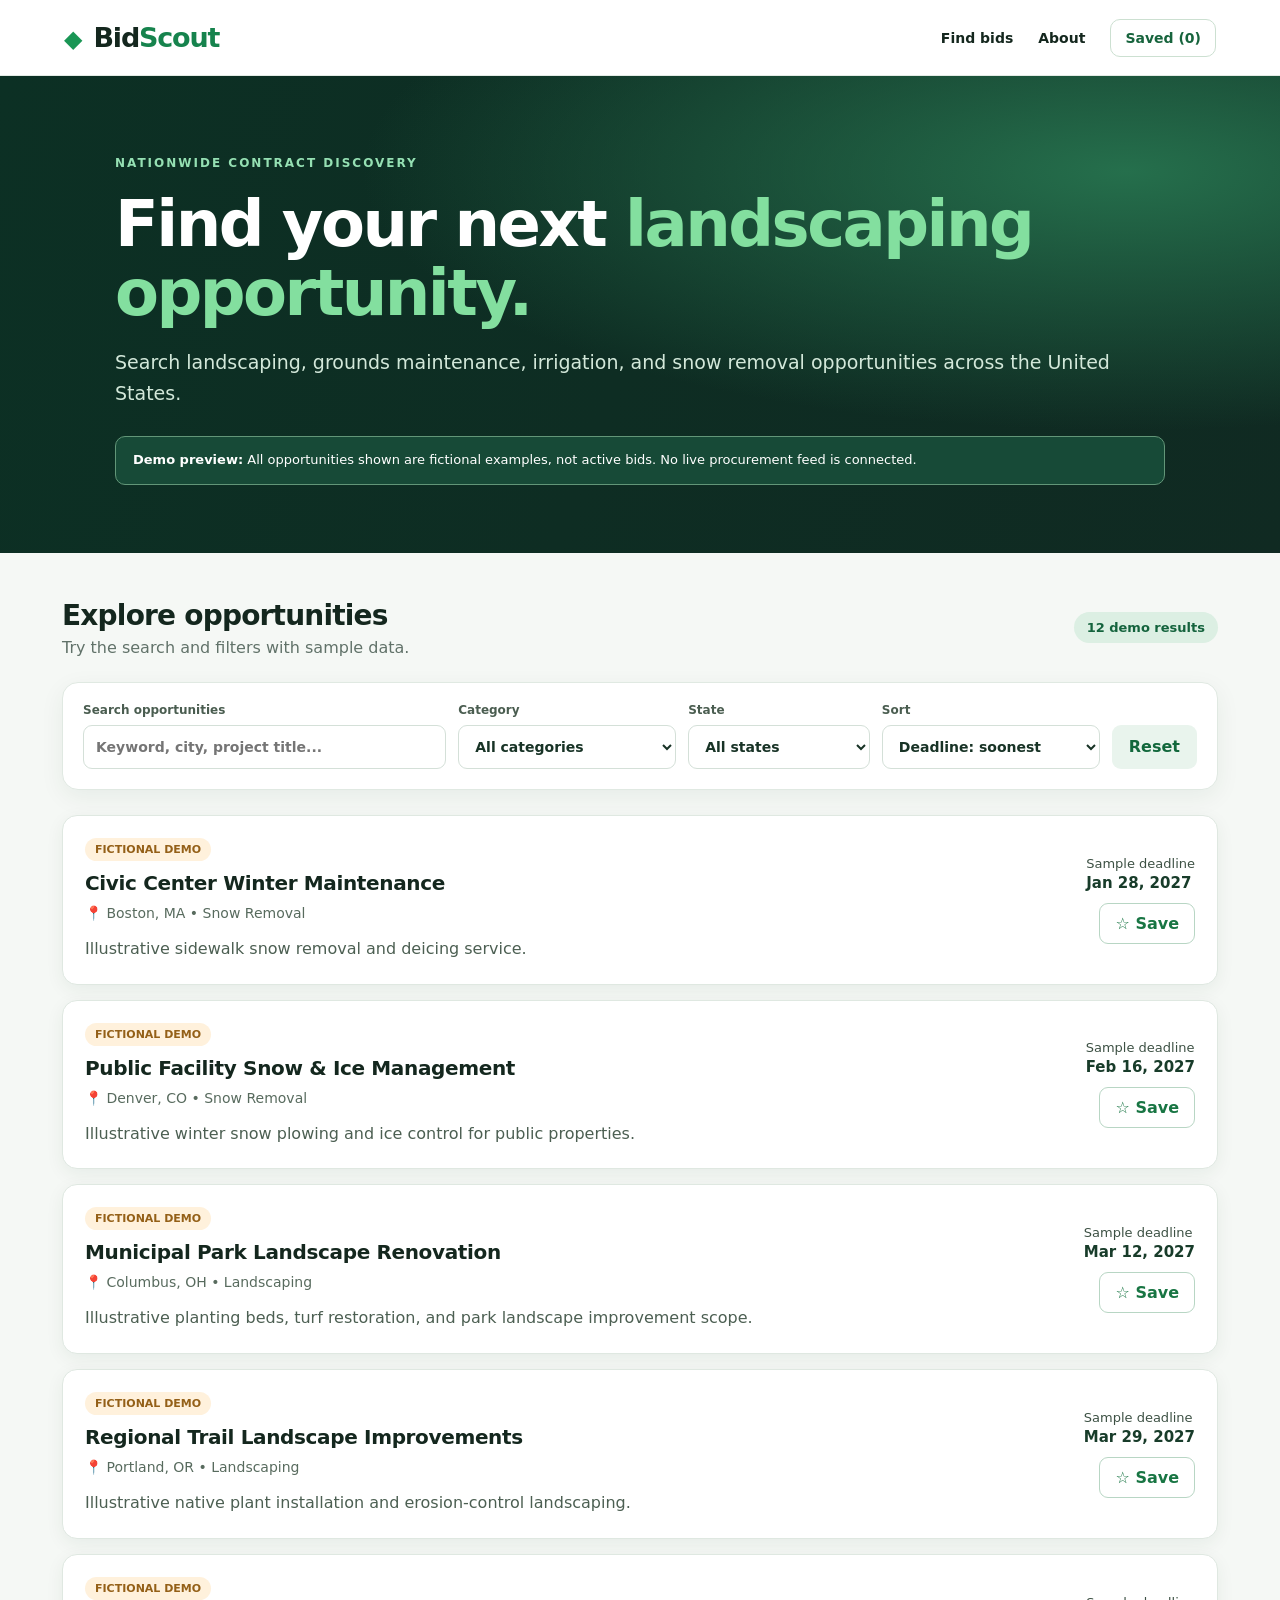
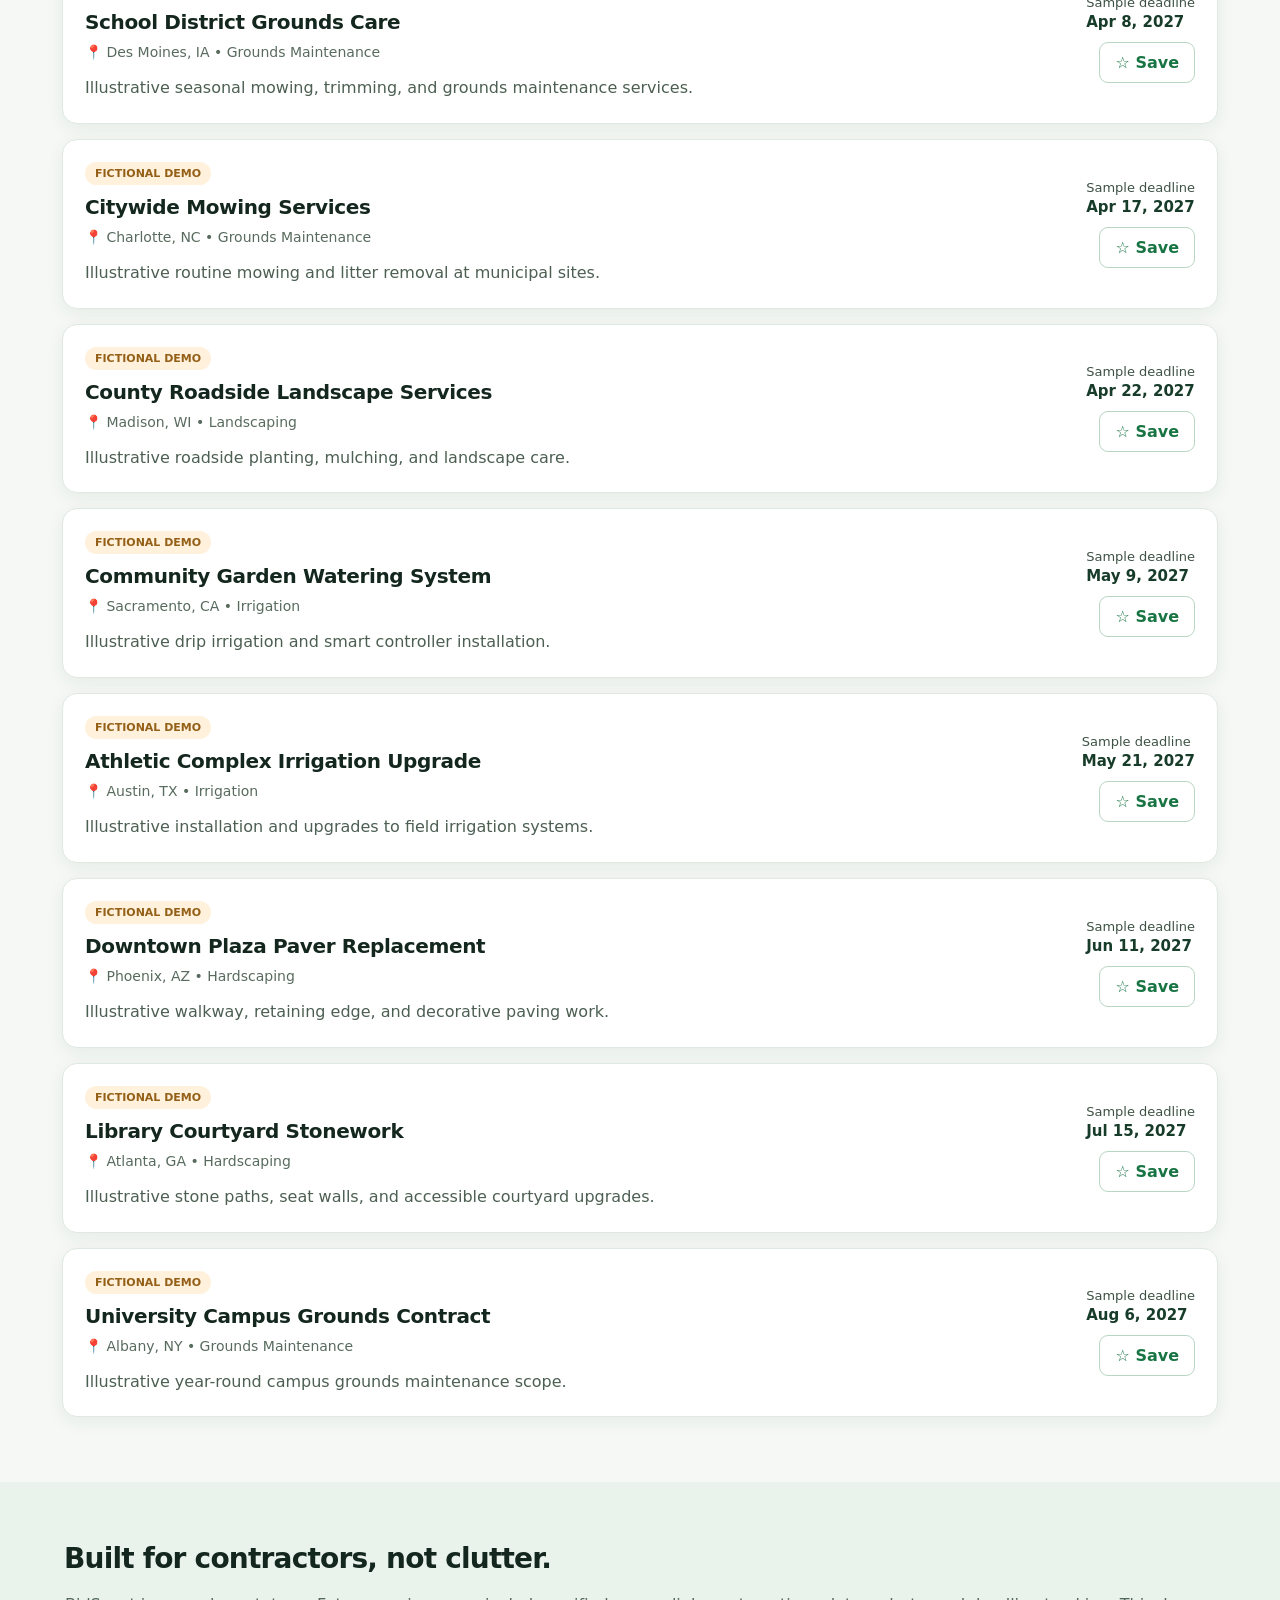
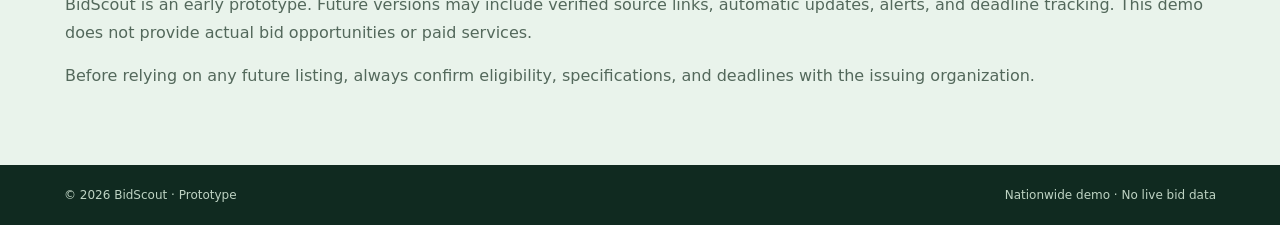
==== index.html @ 3ab59d06 "Add files via upload" ====
<!doctype html><html lang="en"><head><meta charset="utf-8"><meta name="viewport" content="width=device-width,initial-scale=1"><meta name="description" content="BidScout helps contractors explore landscaping bid opportunities. Demo listings are illustrative, not live solicitations."><title>BidScout | Landscaping Bid Finder</title><link rel="stylesheet" href="styles.css"></head><body><header class="top"><a class="brand" href="#home"><span class="leaf">◆</span> Bid<span>Scout</span></a><nav><a href="#opportunities">Find bids</a><a href="#about">About</a><button id="savedToggle" class="ghost" type="button">Saved (<span id="savedCount">0</span>)</button></nav></header><main id="home"><section class="hero"><div class="eyebrow">NATIONWIDE CONTRACT DISCOVERY</div><h1>Find your next <em>landscaping opportunity.</em></h1><p>Search landscaping, grounds maintenance, irrigation, and snow removal opportunities across the United States.</p><div class="notice"><strong>Demo preview:</strong> All opportunities shown are fictional examples, not active bids. No live procurement feed is connected.</div></section><section id="opportunities" class="content"><div class="section-title"><div><h2>Explore opportunities</h2><p>Try the search and filters with sample data.</p></div><span id="resultCount" class="count"></span></div><div class="filters"><label class="searchlabel">Search opportunities<input id="search" type="search" placeholder="Keyword, city, project title..."></label><label>Category<select id="category"><option value="all">All categories</option><option>Landscaping</option><option>Grounds Maintenance</option><option>Snow Removal</option><option>Irrigation</option><option>Hardscaping</option></select></label><label>State<select id="state"><option value="all">All states</option></select></label><label>Sort<select id="sort"><option value="deadline">Deadline: soonest</option><option value="title">Project name</option><option value="state">State</option></select></label><button id="clear" class="clear" type="button">Reset</button></div><div id="cards" class="cards" aria-live="polite"></div><div id="empty" class="empty" hidden>No matching demo opportunities. Try another keyword or filter.</div></section><section id="about" class="about"><h2>Built for contractors, not clutter.</h2><p>BidScout is an early prototype. Future versions may include verified source links, automatic updates, alerts, and deadline tracking. This demo does not provide actual bid opportunities or paid services.</p><p>Before relying on any future listing, always confirm eligibility, specifications, and deadlines with the issuing organization.</p></section></main><footer><span>© <span id="year"></span> BidScout · Prototype</span><span>Nationwide demo · No live bid data</span></footer><script src="app.js"></script></body></html>
---- styles.css ----
:root{font-family:Inter,ui-sans-serif,system-ui,-apple-system,Segoe UI,sans-serif;color:#14271e;background:#f5f8f5}*{box-sizing:border-box}body{margin:0}button,input,select{font:inherit}button{cursor:pointer}a{color:inherit;text-decoration:none}.top{height:76px;display:flex;justify-content:space-between;align-items:center;padding:0 max(5vw,20px);background:#fff;border-bottom:1px solid #e3ebe5}.brand{font-size:27px;font-weight:850;letter-spacing:-1.2px}.brand span:last-child{color:#16834d}.leaf{color:#1a9655;font-size:24px;margin-right:4px}.top nav{display:flex;align-items:center;gap:25px;font-size:14px;font-weight:650}.ghost{border:1px solid #cce0d1;background:#fff;padding:10px 14px;border-radius:10px;color:#17643d;font-weight:750}.hero{padding:80px max(5vw,20px) 68px;background:radial-gradient(ellipse at 88% 20%,#256f4c 0,transparent 48%),linear-gradient(110deg,#0c3024,#102a22);color:#fff}.hero>*{max-width:1050px;margin-left:auto;margin-right:auto}.eyebrow{font-size:12px;letter-spacing:2px;color:#95e0b3;font-weight:800}.hero h1{font-size:clamp(37px,5vw,67px);line-height:1.08;letter-spacing:-2.5px;margin-top:20px;margin-bottom:19px;max-width:1050px}.hero em{font-style:normal;color:#83df9f}.hero p{font-size:19px;line-height:1.6;color:#d3e8da;max-width:1050px}.notice{border:1px solid #629678;background:#174a37;padding:13px 17px;border-radius:10px;font-size:13px;line-height:1.6;margin-top:28px}.content{max-width:1200px;margin:auto;padding:46px 22px 65px}.section-title{display:flex;align-items:center;justify-content:space-between;gap:16px}.section-title h2,.about h2{font-size:28px;letter-spacing:-.8px;margin:0 0 6px}.section-title p{margin:0;color:#617269}.count{background:#dcefe3;color:#14633d;padding:8px 13px;border-radius:25px;font-size:13px;font-weight:800;white-space:nowrap}.filters{display:grid;grid-template-columns:2fr 1.2fr 1fr 1.2fr auto;gap:12px;align-items:end;background:#fff;padding:20px;margin:25px 0;border:1px solid #e0e9e2;border-radius:16px;box-shadow:0 7px 24px #173b2510}.filters label{font-size:12px;font-weight:800;color:#4a5d50;display:flex;flex-direction:column;gap:8px}.filters input,.filters select{width:100%;min-width:0;height:44px;border:1px solid #d4e0d8;border-radius:9px;background:#fff;padding:0 12px;color:#183326;font-size:14px}.clear{height:44px;padding:0 17px;background:#e9f4ed;color:#12683c;border:0;border-radius:9px;font-weight:800}.cards{display:grid;gap:15px}.card{background:#fff;border:1px solid #dfe8e1;border-radius:15px;padding:22px;box-shadow:0 5px 18px #163e2110;display:grid;grid-template-columns:1fr auto;gap:20px}.card h3{margin:10px 0 10px;font-size:20px;letter-spacing:-.35px}.pill{display:inline-block;background:#fff1dc;color:#946018;border-radius:30px;font-size:11px;font-weight:850;padding:5px 10px}.meta{color:#586b5e;font-size:14px;display:flex;flex-wrap:wrap;gap:15px}.card p{line-height:1.55;color:#4c5f52;margin-bottom:0}.side{display:flex;flex-direction:column;justify-content:center;align-items:flex-end;gap:11px;min-width:160px}.date{font-size:13px;color:#3d5144}.date strong{display:block;color:#183c2a;font-size:15px;margin-top:3px}.save{border:1px solid #b8d6c4;background:#fff;color:#187543;border-radius:9px;padding:10px 15px;font-weight:750}.save.active{background:#167644;color:white}.empty{padding:55px;text-align:center;background:white;border:1px dashed #cbd9ce;border-radius:15px;color:#617269}.about{padding:60px max(5vw,20px);background:#e9f3eb}.about>*{max-width:1150px;margin-left:auto;margin-right:auto}.about p{line-height:1.7;color:#53685b}footer{background:#102a20;color:#bed3c3;padding:23px max(5vw,20px);display:flex;justify-content:space-between;gap:15px;font-size:12px}@media(max-width:850px){.filters{grid-template-columns:1fr 1fr}.searchlabel{grid-column:1/-1}.clear{grid-column:1/-1}.top nav{gap:10px}.top nav a{display:none}}@media(max-width:580px){.hero{padding-top:55px}.hero h1{letter-spacing:-1.4px}.card{grid-template-columns:1fr}.side{align-items:flex-start;flex-direction:row;justify-content:space-between;min-width:0}.filters{grid-template-columns:1fr}.filters label,.searchlabel,.clear{grid-column:1/-1}footer{flex-direction:column}.section-title{align-items:flex-start;flex-direction:column}}
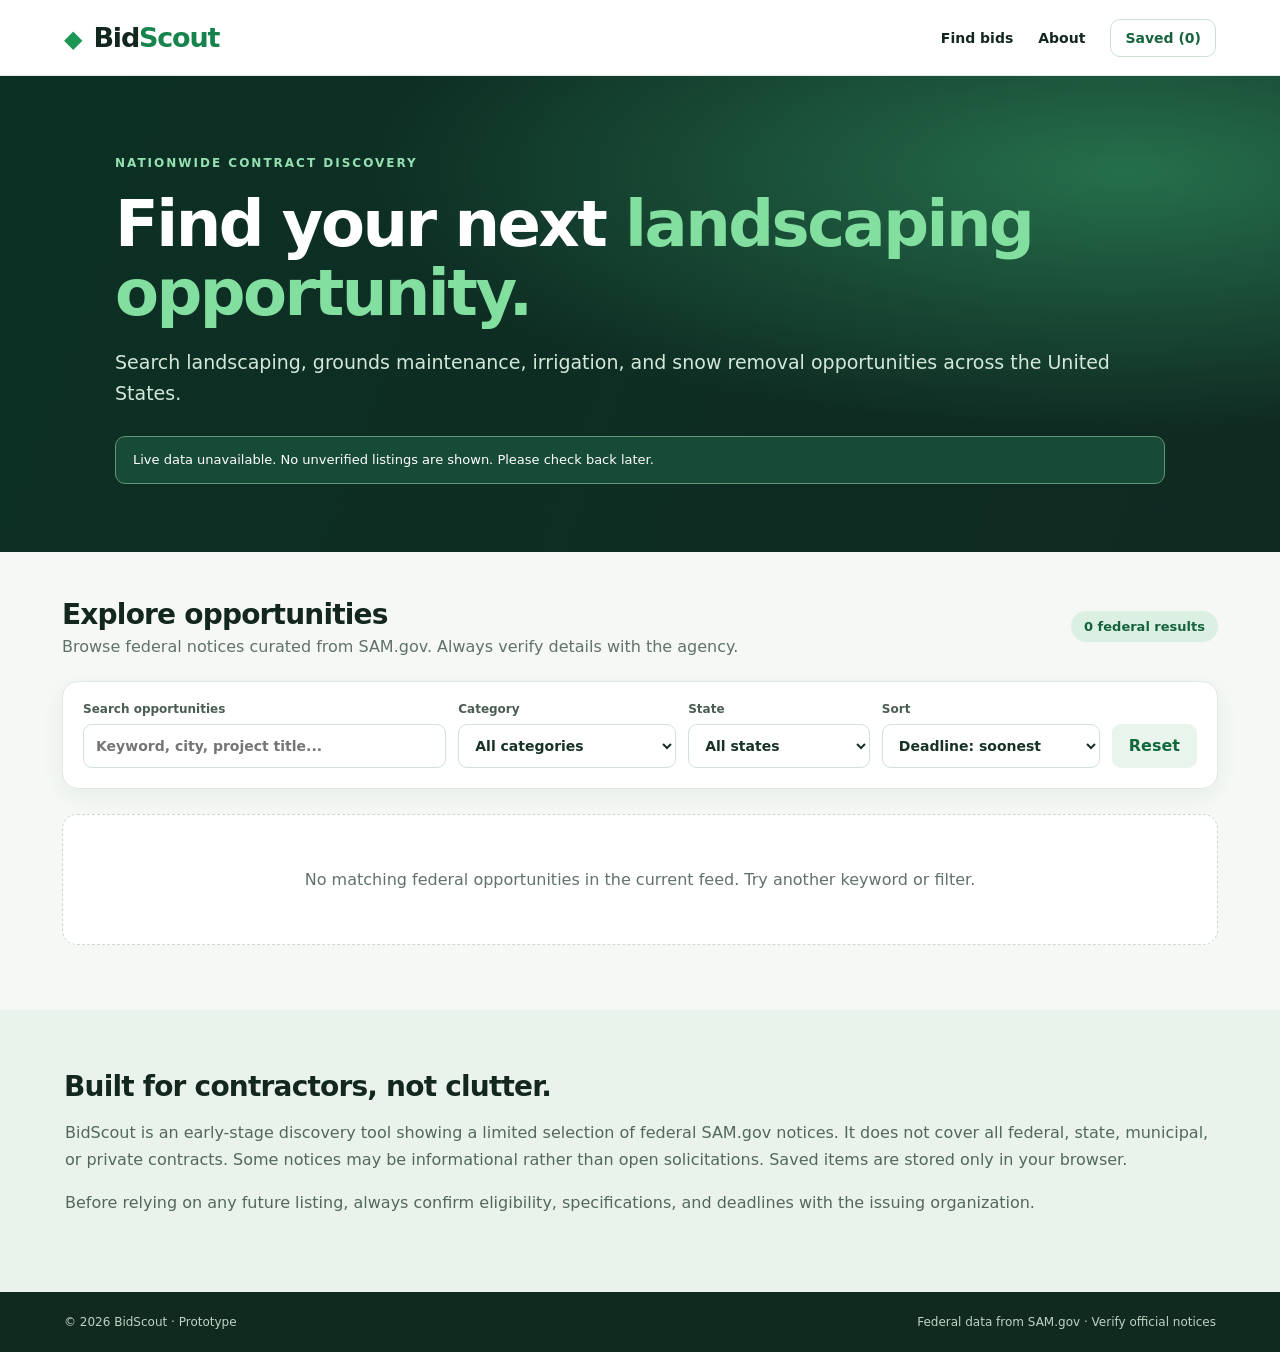
==== commit e3e88138: "Add files via upload" ====
--- a/index.html
+++ b/index.html
@@ -1 +1 @@
-<!doctype html><html lang="en"><head><meta charset="utf-8"><meta name="viewport" content="width=device-width,initial-scale=1"><meta name="description" content="BidScout helps contractors explore landscaping bid opportunities. Demo listings are illustrative, not live solicitations."><title>BidScout | Landscaping Bid Finder</title><link rel="stylesheet" href="styles.css"></head><body><header class="top"><a class="brand" href="#home"><span class="leaf">◆</span> Bid<span>Scout</span></a><nav><a href="#opportunities">Find bids</a><a href="#about">About</a><button id="savedToggle" class="ghost" type="button">Saved (<span id="savedCount">0</span>)</button></nav></header><main id="home"><section class="hero"><div class="eyebrow">NATIONWIDE CONTRACT DISCOVERY</div><h1>Find your next <em>landscaping opportunity.</em></h1><p>Search landscaping, grounds maintenance, irrigation, and snow removal opportunities across the United States.</p><div class="notice"><strong>Demo preview:</strong> All opportunities shown are fictional examples, not active bids. No live procurement feed is connected.</div></section><section id="opportunities" class="content"><div class="section-title"><div><h2>Explore opportunities</h2><p>Try the search and filters with sample data.</p></div><span id="resultCount" class="count"></span></div><div class="filters"><label class="searchlabel">Search opportunities<input id="search" type="search" placeholder="Keyword, city, project title..."></label><label>Category<select id="category"><option value="all">All categories</option><option>Landscaping</option><option>Grounds Maintenance</option><option>Snow Removal</option><option>Irrigation</option><option>Hardscaping</option></select></label><label>State<select id="state"><option value="all">All states</option></select></label><label>Sort<select id="sort"><option value="deadline">Deadline: soonest</option><option value="title">Project name</option><option value="state">State</option></select></label><button id="clear" class="clear" type="button">Reset</button></div><div id="cards" class="cards" aria-live="polite"></div><div id="empty" class="empty" hidden>No matching demo opportunities. Try another keyword or filter.</div></section><section id="about" class="about"><h2>Built for contractors, not clutter.</h2><p>BidScout is an early prototype. Future versions may include verified source links, automatic updates, alerts, and deadline tracking. This demo does not provide actual bid opportunities or paid services.</p><p>Before relying on any future listing, always confirm eligibility, specifications, and deadlines with the issuing organization.</p></section></main><footer><span>© <span id="year"></span> BidScout · Prototype</span><span>Nationwide demo · No live bid data</span></footer><script src="app.js"></script></body></html>
+<!doctype html><html lang="en"><head><meta charset="utf-8"><meta name="viewport" content="width=device-width,initial-scale=1"><meta name="description" content="BidScout helps contractors explore landscaping bid opportunities. Federal opportunities sourced from SAM.gov when updated; verify all deadlines with the issuing agency."><title>BidScout | Landscaping Bid Finder</title><link rel="stylesheet" href="styles.css"></head><body><header class="top"><a class="brand" href="#home"><span class="leaf">◆</span> Bid<span>Scout</span></a><nav><a href="#opportunities">Find bids</a><a href="#about">About</a><button id="savedToggle" class="ghost" type="button">Saved (<span id="savedCount">0</span>)</button></nav></header><main id="home"><section class="hero"><div class="eyebrow">NATIONWIDE CONTRACT DISCOVERY</div><h1>Find your next <em>landscaping opportunity.</em></h1><p>Search landscaping, grounds maintenance, irrigation, and snow removal opportunities across the United States.</p><div class="notice" id="dataStatus"><strong>Loading:</strong> Checking the latest SAM.gov data…</div></section><section id="opportunities" class="content"><div class="section-title"><div><h2>Explore opportunities</h2><p>Browse federal notices curated from SAM.gov. Always verify details with the agency.</p></div><span id="resultCount" class="count"></span></div><div class="filters"><label class="searchlabel">Search opportunities<input id="search" type="search" placeholder="Keyword, city, project title..."></label><label>Category<select id="category"><option value="all">All categories</option><option>Landscaping</option><option>Grounds Maintenance</option><option>Snow Removal</option><option>Irrigation</option><option>Hardscaping</option></select></label><label>State<select id="state"><option value="all">All states</option></select></label><label>Sort<select id="sort"><option value="deadline">Deadline: soonest</option><option value="title">Project name</option><option value="state">State</option></select></label><button id="clear" class="clear" type="button">Reset</button></div><div id="cards" class="cards" aria-live="polite"></div><div id="empty" class="empty" hidden>No matching federal opportunities in the current feed. Try another keyword or filter.</div></section><section id="about" class="about"><h2>Built for contractors, not clutter.</h2><p>BidScout is an early-stage discovery tool showing a limited selection of federal SAM.gov notices. It does not cover all federal, state, municipal, or private contracts. Some notices may be informational rather than open solicitations. Saved items are stored only in your browser.</p><p>Before relying on any future listing, always confirm eligibility, specifications, and deadlines with the issuing organization.</p></section></main><footer><span>© <span id="year"></span> BidScout · Prototype</span><span>Federal data from SAM.gov · Verify official notices</span></footer><script src="app.js"></script></body></html>
--- a/styles.css
+++ b/styles.css
@@ -1 +1,2 @@
 :root{font-family:Inter,ui-sans-serif,system-ui,-apple-system,Segoe UI,sans-serif;color:#14271e;background:#f5f8f5}*{box-sizing:border-box}body{margin:0}button,input,select{font:inherit}button{cursor:pointer}a{color:inherit;text-decoration:none}.top{height:76px;display:flex;justify-content:space-between;align-items:center;padding:0 max(5vw,20px);background:#fff;border-bottom:1px solid #e3ebe5}.brand{font-size:27px;font-weight:850;letter-spacing:-1.2px}.brand span:last-child{color:#16834d}.leaf{color:#1a9655;font-size:24px;margin-right:4px}.top nav{display:flex;align-items:center;gap:25px;font-size:14px;font-weight:650}.ghost{border:1px solid #cce0d1;background:#fff;padding:10px 14px;border-radius:10px;color:#17643d;font-weight:750}.hero{padding:80px max(5vw,20px) 68px;background:radial-gradient(ellipse at 88% 20%,#256f4c 0,transparent 48%),linear-gradient(110deg,#0c3024,#102a22);color:#fff}.hero>*{max-width:1050px;margin-left:auto;margin-right:auto}.eyebrow{font-size:12px;letter-spacing:2px;color:#95e0b3;font-weight:800}.hero h1{font-size:clamp(37px,5vw,67px);line-height:1.08;letter-spacing:-2.5px;margin-top:20px;margin-bottom:19px;max-width:1050px}.hero em{font-style:normal;color:#83df9f}.hero p{font-size:19px;line-height:1.6;color:#d3e8da;max-width:1050px}.notice{border:1px solid #629678;background:#174a37;padding:13px 17px;border-radius:10px;font-size:13px;line-height:1.6;margin-top:28px}.content{max-width:1200px;margin:auto;padding:46px 22px 65px}.section-title{display:flex;align-items:center;justify-content:space-between;gap:16px}.section-title h2,.about h2{font-size:28px;letter-spacing:-.8px;margin:0 0 6px}.section-title p{margin:0;color:#617269}.count{background:#dcefe3;color:#14633d;padding:8px 13px;border-radius:25px;font-size:13px;font-weight:800;white-space:nowrap}.filters{display:grid;grid-template-columns:2fr 1.2fr 1fr 1.2fr auto;gap:12px;align-items:end;background:#fff;padding:20px;margin:25px 0;border:1px solid #e0e9e2;border-radius:16px;box-shadow:0 7px 24px #173b2510}.filters label{font-size:12px;font-weight:800;color:#4a5d50;display:flex;flex-direction:column;gap:8px}.filters input,.filters select{width:100%;min-width:0;height:44px;border:1px solid #d4e0d8;border-radius:9px;background:#fff;padding:0 12px;color:#183326;font-size:14px}.clear{height:44px;padding:0 17px;background:#e9f4ed;color:#12683c;border:0;border-radius:9px;font-weight:800}.cards{display:grid;gap:15px}.card{background:#fff;border:1px solid #dfe8e1;border-radius:15px;padding:22px;box-shadow:0 5px 18px #163e2110;display:grid;grid-template-columns:1fr auto;gap:20px}.card h3{margin:10px 0 10px;font-size:20px;letter-spacing:-.35px}.pill{display:inline-block;background:#fff1dc;color:#946018;border-radius:30px;font-size:11px;font-weight:850;padding:5px 10px}.meta{color:#586b5e;font-size:14px;display:flex;flex-wrap:wrap;gap:15px}.card p{line-height:1.55;color:#4c5f52;margin-bottom:0}.side{display:flex;flex-direction:column;justify-content:center;align-items:flex-end;gap:11px;min-width:160px}.date{font-size:13px;color:#3d5144}.date strong{display:block;color:#183c2a;font-size:15px;margin-top:3px}.save{border:1px solid #b8d6c4;background:#fff;color:#187543;border-radius:9px;padding:10px 15px;font-weight:750}.save.active{background:#167644;color:white}.empty{padding:55px;text-align:center;background:white;border:1px dashed #cbd9ce;border-radius:15px;color:#617269}.about{padding:60px max(5vw,20px);background:#e9f3eb}.about>*{max-width:1150px;margin-left:auto;margin-right:auto}.about p{line-height:1.7;color:#53685b}footer{background:#102a20;color:#bed3c3;padding:23px max(5vw,20px);display:flex;justify-content:space-between;gap:15px;font-size:12px}@media(max-width:850px){.filters{grid-template-columns:1fr 1fr}.searchlabel{grid-column:1/-1}.clear{grid-column:1/-1}.top nav{gap:10px}.top nav a{display:none}}@media(max-width:580px){.hero{padding-top:55px}.hero h1{letter-spacing:-1.4px}.card{grid-template-columns:1fr}.side{align-items:flex-start;flex-direction:row;justify-content:space-between;min-width:0}.filters{grid-template-columns:1fr}.filters label,.searchlabel,.clear{grid-column:1/-1}footer{flex-direction:column}.section-title{align-items:flex-start;flex-direction:column}}
+.source-link{display:inline-block;text-align:center;text-decoration:none;background:#0e773e;color:white;border-radius:9px;padding:11px 13px;font-weight:700;font-size:14px}.source-link:hover{background:#095c2e}.notice{line-height:1.5}
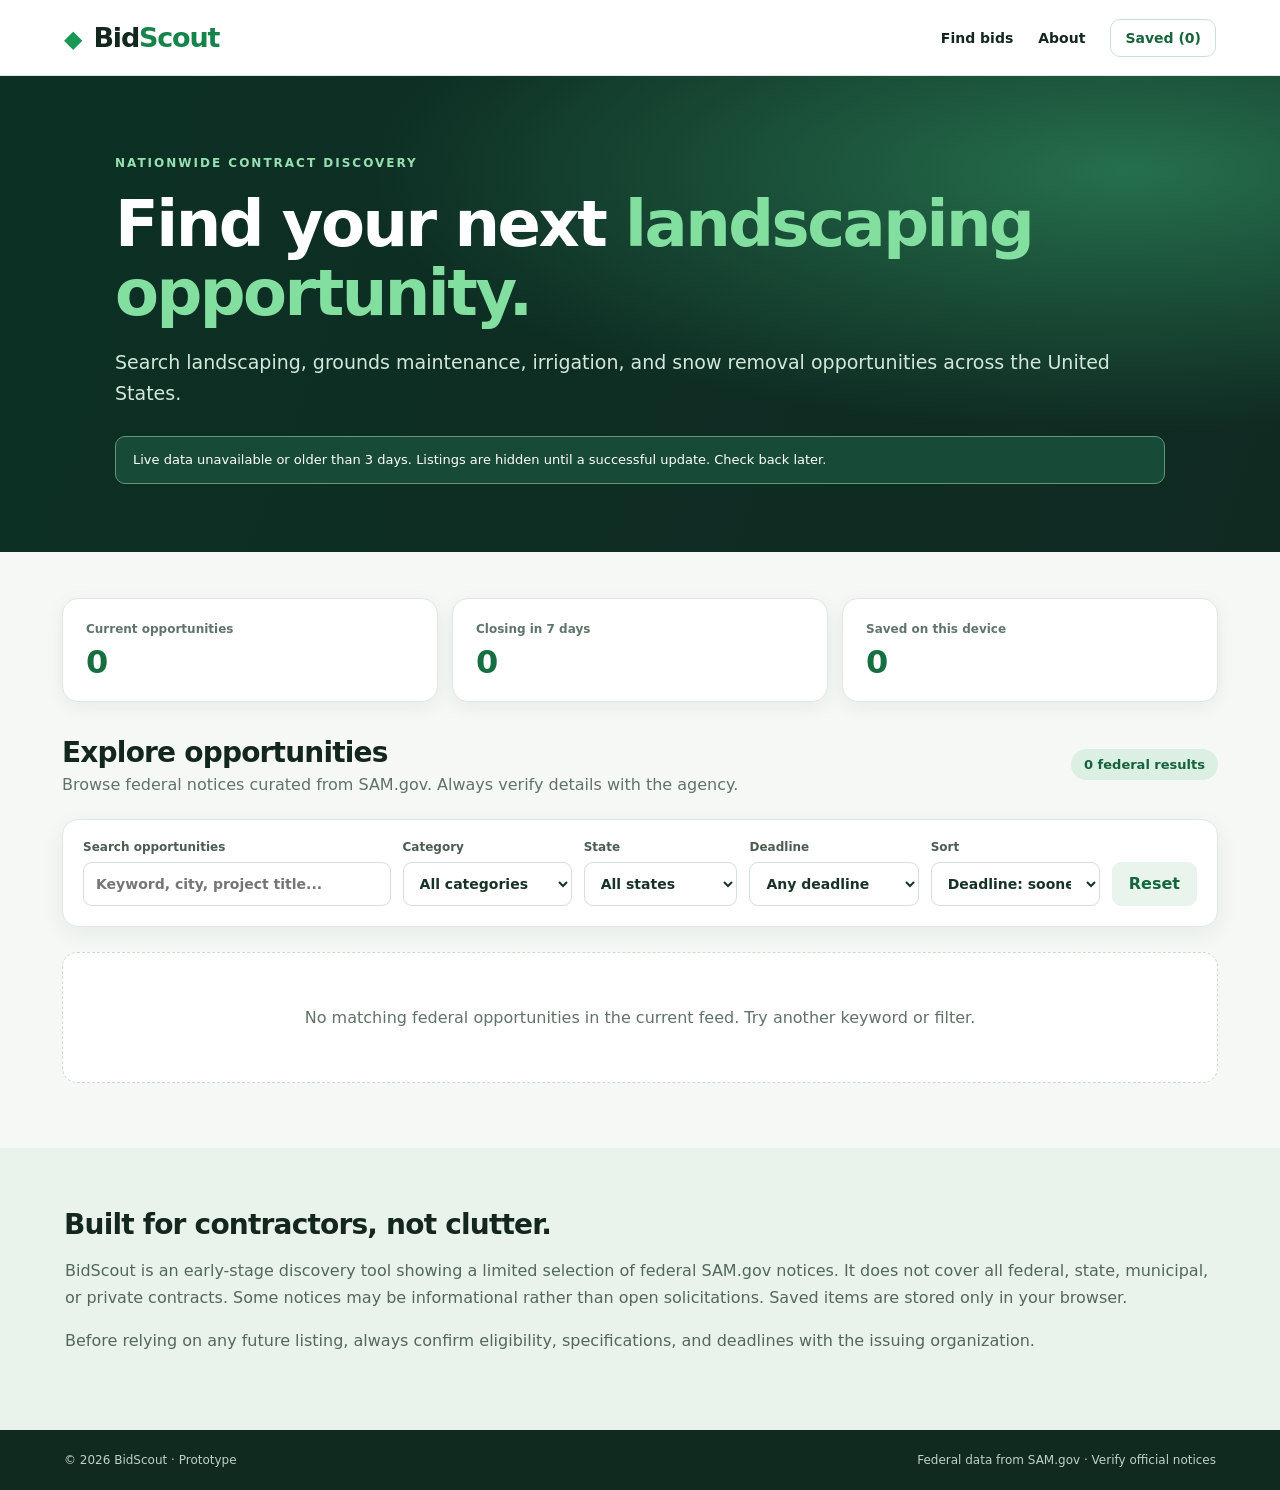
==== commit 5ae81812: "Add files via upload" ====
--- a/index.html
+++ b/index.html
@@ -1 +1 @@
-<!doctype html><html lang="en"><head><meta charset="utf-8"><meta name="viewport" content="width=device-width,initial-scale=1"><meta name="description" content="BidScout helps contractors explore landscaping bid opportunities. Federal opportunities sourced from SAM.gov when updated; verify all deadlines with the issuing agency."><title>BidScout | Landscaping Bid Finder</title><link rel="stylesheet" href="styles.css"></head><body><header class="top"><a class="brand" href="#home"><span class="leaf">◆</span> Bid<span>Scout</span></a><nav><a href="#opportunities">Find bids</a><a href="#about">About</a><button id="savedToggle" class="ghost" type="button">Saved (<span id="savedCount">0</span>)</button></nav></header><main id="home"><section class="hero"><div class="eyebrow">NATIONWIDE CONTRACT DISCOVERY</div><h1>Find your next <em>landscaping opportunity.</em></h1><p>Search landscaping, grounds maintenance, irrigation, and snow removal opportunities across the United States.</p><div class="notice" id="dataStatus"><strong>Loading:</strong> Checking the latest SAM.gov data…</div></section><section id="opportunities" class="content"><div class="section-title"><div><h2>Explore opportunities</h2><p>Browse federal notices curated from SAM.gov. Always verify details with the agency.</p></div><span id="resultCount" class="count"></span></div><div class="filters"><label class="searchlabel">Search opportunities<input id="search" type="search" placeholder="Keyword, city, project title..."></label><label>Category<select id="category"><option value="all">All categories</option><option>Landscaping</option><option>Grounds Maintenance</option><option>Snow Removal</option><option>Irrigation</option><option>Hardscaping</option></select></label><label>State<select id="state"><option value="all">All states</option></select></label><label>Sort<select id="sort"><option value="deadline">Deadline: soonest</option><option value="title">Project name</option><option value="state">State</option></select></label><button id="clear" class="clear" type="button">Reset</button></div><div id="cards" class="cards" aria-live="polite"></div><div id="empty" class="empty" hidden>No matching federal opportunities in the current feed. Try another keyword or filter.</div></section><section id="about" class="about"><h2>Built for contractors, not clutter.</h2><p>BidScout is an early-stage discovery tool showing a limited selection of federal SAM.gov notices. It does not cover all federal, state, municipal, or private contracts. Some notices may be informational rather than open solicitations. Saved items are stored only in your browser.</p><p>Before relying on any future listing, always confirm eligibility, specifications, and deadlines with the issuing organization.</p></section></main><footer><span>© <span id="year"></span> BidScout · Prototype</span><span>Federal data from SAM.gov · Verify official notices</span></footer><script src="app.js"></script></body></html>
+<!doctype html><html lang="en"><head><meta charset="utf-8"><meta name="viewport" content="width=device-width,initial-scale=1"><meta name="description" content="BidScout helps contractors explore landscaping bid opportunities. Federal opportunities sourced from SAM.gov when updated; verify all deadlines with the issuing agency."><title>BidScout | Landscaping Bid Finder</title><link rel="stylesheet" href="styles.css"></head><body><header class="top"><a class="brand" href="#home"><span class="leaf">◆</span> Bid<span>Scout</span></a><nav><a href="#opportunities">Find bids</a><a href="#about">About</a><button id="savedToggle" class="ghost" type="button">Saved (<span id="savedCount">0</span>)</button></nav></header><main id="home"><section class="hero"><div class="eyebrow">NATIONWIDE CONTRACT DISCOVERY</div><h1>Find your next <em>landscaping opportunity.</em></h1><p>Search landscaping, grounds maintenance, irrigation, and snow removal opportunities across the United States.</p><div class="notice" id="dataStatus"><strong>Loading:</strong> Checking the latest SAM.gov data…</div></section><section id="opportunities" class="content"><div class="stats" aria-label="Opportunity summary"><div><small>Current opportunities</small><strong id="totalCount">—</strong></div><div><small>Closing in 7 days</small><strong id="soonCount">—</strong></div><div><small>Saved on this device</small><strong id="dashboardSaved">0</strong></div></div><div class="section-title"><div><h2>Explore opportunities</h2><p>Browse federal notices curated from SAM.gov. Always verify details with the agency.</p></div><span id="resultCount" class="count"></span></div><div class="filters"><label class="searchlabel">Search opportunities<input id="search" type="search" placeholder="Keyword, city, project title..."></label><label>Category<select id="category"><option value="all">All categories</option><option>Landscaping</option><option>Grounds Maintenance</option><option>Snow Removal</option><option>Irrigation</option><option>Hardscaping</option></select></label><label>State<select id="state"><option value="all">All states</option></select></label><label>Deadline<select id="deadlineFilter"><option value="all">Any deadline</option><option value="7">Next 7 days</option><option value="30">Next 30 days</option><option value="unknown">Not specified</option></select></label><label>Sort<select id="sort"><option value="deadline">Deadline: soonest</option><option value="title">Project name</option><option value="posted">Newest posted</option><option value="state">State</option></select></label><button id="clear" class="clear" type="button">Reset</button></div><div id="cards" class="cards" aria-live="polite"></div><div id="empty" class="empty" hidden>No matching federal opportunities in the current feed. Try another keyword or filter.</div></section><section id="about" class="about"><h2>Built for contractors, not clutter.</h2><p>BidScout is an early-stage discovery tool showing a limited selection of federal SAM.gov notices. It does not cover all federal, state, municipal, or private contracts. Some notices may be informational rather than open solicitations. Saved items are stored only in your browser.</p><p>Before relying on any future listing, always confirm eligibility, specifications, and deadlines with the issuing organization.</p></section></main><footer><span>© <span id="year"></span> BidScout · Prototype</span><span>Federal data from SAM.gov · Verify official notices</span></footer><script src="app.js"></script></body></html>
--- a/styles.css
+++ b/styles.css
@@ -1,2 +1,5 @@
 :root{font-family:Inter,ui-sans-serif,system-ui,-apple-system,Segoe UI,sans-serif;color:#14271e;background:#f5f8f5}*{box-sizing:border-box}body{margin:0}button,input,select{font:inherit}button{cursor:pointer}a{color:inherit;text-decoration:none}.top{height:76px;display:flex;justify-content:space-between;align-items:center;padding:0 max(5vw,20px);background:#fff;border-bottom:1px solid #e3ebe5}.brand{font-size:27px;font-weight:850;letter-spacing:-1.2px}.brand span:last-child{color:#16834d}.leaf{color:#1a9655;font-size:24px;margin-right:4px}.top nav{display:flex;align-items:center;gap:25px;font-size:14px;font-weight:650}.ghost{border:1px solid #cce0d1;background:#fff;padding:10px 14px;border-radius:10px;color:#17643d;font-weight:750}.hero{padding:80px max(5vw,20px) 68px;background:radial-gradient(ellipse at 88% 20%,#256f4c 0,transparent 48%),linear-gradient(110deg,#0c3024,#102a22);color:#fff}.hero>*{max-width:1050px;margin-left:auto;margin-right:auto}.eyebrow{font-size:12px;letter-spacing:2px;color:#95e0b3;font-weight:800}.hero h1{font-size:clamp(37px,5vw,67px);line-height:1.08;letter-spacing:-2.5px;margin-top:20px;margin-bottom:19px;max-width:1050px}.hero em{font-style:normal;color:#83df9f}.hero p{font-size:19px;line-height:1.6;color:#d3e8da;max-width:1050px}.notice{border:1px solid #629678;background:#174a37;padding:13px 17px;border-radius:10px;font-size:13px;line-height:1.6;margin-top:28px}.content{max-width:1200px;margin:auto;padding:46px 22px 65px}.section-title{display:flex;align-items:center;justify-content:space-between;gap:16px}.section-title h2,.about h2{font-size:28px;letter-spacing:-.8px;margin:0 0 6px}.section-title p{margin:0;color:#617269}.count{background:#dcefe3;color:#14633d;padding:8px 13px;border-radius:25px;font-size:13px;font-weight:800;white-space:nowrap}.filters{display:grid;grid-template-columns:2fr 1.2fr 1fr 1.2fr auto;gap:12px;align-items:end;background:#fff;padding:20px;margin:25px 0;border:1px solid #e0e9e2;border-radius:16px;box-shadow:0 7px 24px #173b2510}.filters label{font-size:12px;font-weight:800;color:#4a5d50;display:flex;flex-direction:column;gap:8px}.filters input,.filters select{width:100%;min-width:0;height:44px;border:1px solid #d4e0d8;border-radius:9px;background:#fff;padding:0 12px;color:#183326;font-size:14px}.clear{height:44px;padding:0 17px;background:#e9f4ed;color:#12683c;border:0;border-radius:9px;font-weight:800}.cards{display:grid;gap:15px}.card{background:#fff;border:1px solid #dfe8e1;border-radius:15px;padding:22px;box-shadow:0 5px 18px #163e2110;display:grid;grid-template-columns:1fr auto;gap:20px}.card h3{margin:10px 0 10px;font-size:20px;letter-spacing:-.35px}.pill{display:inline-block;background:#fff1dc;color:#946018;border-radius:30px;font-size:11px;font-weight:850;padding:5px 10px}.meta{color:#586b5e;font-size:14px;display:flex;flex-wrap:wrap;gap:15px}.card p{line-height:1.55;color:#4c5f52;margin-bottom:0}.side{display:flex;flex-direction:column;justify-content:center;align-items:flex-end;gap:11px;min-width:160px}.date{font-size:13px;color:#3d5144}.date strong{display:block;color:#183c2a;font-size:15px;margin-top:3px}.save{border:1px solid #b8d6c4;background:#fff;color:#187543;border-radius:9px;padding:10px 15px;font-weight:750}.save.active{background:#167644;color:white}.empty{padding:55px;text-align:center;background:white;border:1px dashed #cbd9ce;border-radius:15px;color:#617269}.about{padding:60px max(5vw,20px);background:#e9f3eb}.about>*{max-width:1150px;margin-left:auto;margin-right:auto}.about p{line-height:1.7;color:#53685b}footer{background:#102a20;color:#bed3c3;padding:23px max(5vw,20px);display:flex;justify-content:space-between;gap:15px;font-size:12px}@media(max-width:850px){.filters{grid-template-columns:1fr 1fr}.searchlabel{grid-column:1/-1}.clear{grid-column:1/-1}.top nav{gap:10px}.top nav a{display:none}}@media(max-width:580px){.hero{padding-top:55px}.hero h1{letter-spacing:-1.4px}.card{grid-template-columns:1fr}.side{align-items:flex-start;flex-direction:row;justify-content:space-between;min-width:0}.filters{grid-template-columns:1fr}.filters label,.searchlabel,.clear{grid-column:1/-1}footer{flex-direction:column}.section-title{align-items:flex-start;flex-direction:column}}
 .source-link{display:inline-block;text-align:center;text-decoration:none;background:#0e773e;color:white;border-radius:9px;padding:11px 13px;font-weight:700;font-size:14px}.source-link:hover{background:#095c2e}.notice{line-height:1.5}
+
+/* Version 3 dashboard improvements */
+.stats{display:grid;grid-template-columns:repeat(3,minmax(0,1fr));gap:14px;margin-bottom:34px}.stats>div{padding:23px;background:#fff;border:1px solid #dfe8e1;border-radius:16px;box-shadow:0 5px 18px #163e2110}.stats small{display:block;font-size:12px;color:#60756a;font-weight:750;margin-bottom:10px}.stats strong{display:block;font-size:32px;line-height:1;color:#176e42;letter-spacing:-1px}.filters{grid-template-columns:2fr 1.1fr 1fr 1.1fr 1.1fr auto}.card:hover{border-color:#9bc6aa;box-shadow:0 8px 25px #163e211c}.source-link:focus-visible,.save:focus-visible,input:focus-visible,select:focus-visible{outline:3px solid #6ac995;outline-offset:2px}@media(max-width:1000px){.filters{grid-template-columns:repeat(3,minmax(0,1fr))}.searchlabel{grid-column:1/-1}}@media(max-width:650px){.stats{grid-template-columns:1fr 1fr}.stats>div:last-child{grid-column:1/-1}.filters{grid-template-columns:1fr 1fr}.searchlabel{grid-column:1/-1}.clear{grid-column:1/-1}}@media(max-width:440px){.filters{grid-template-columns:1fr}.filters label,.searchlabel,.clear{grid-column:1/-1}}
